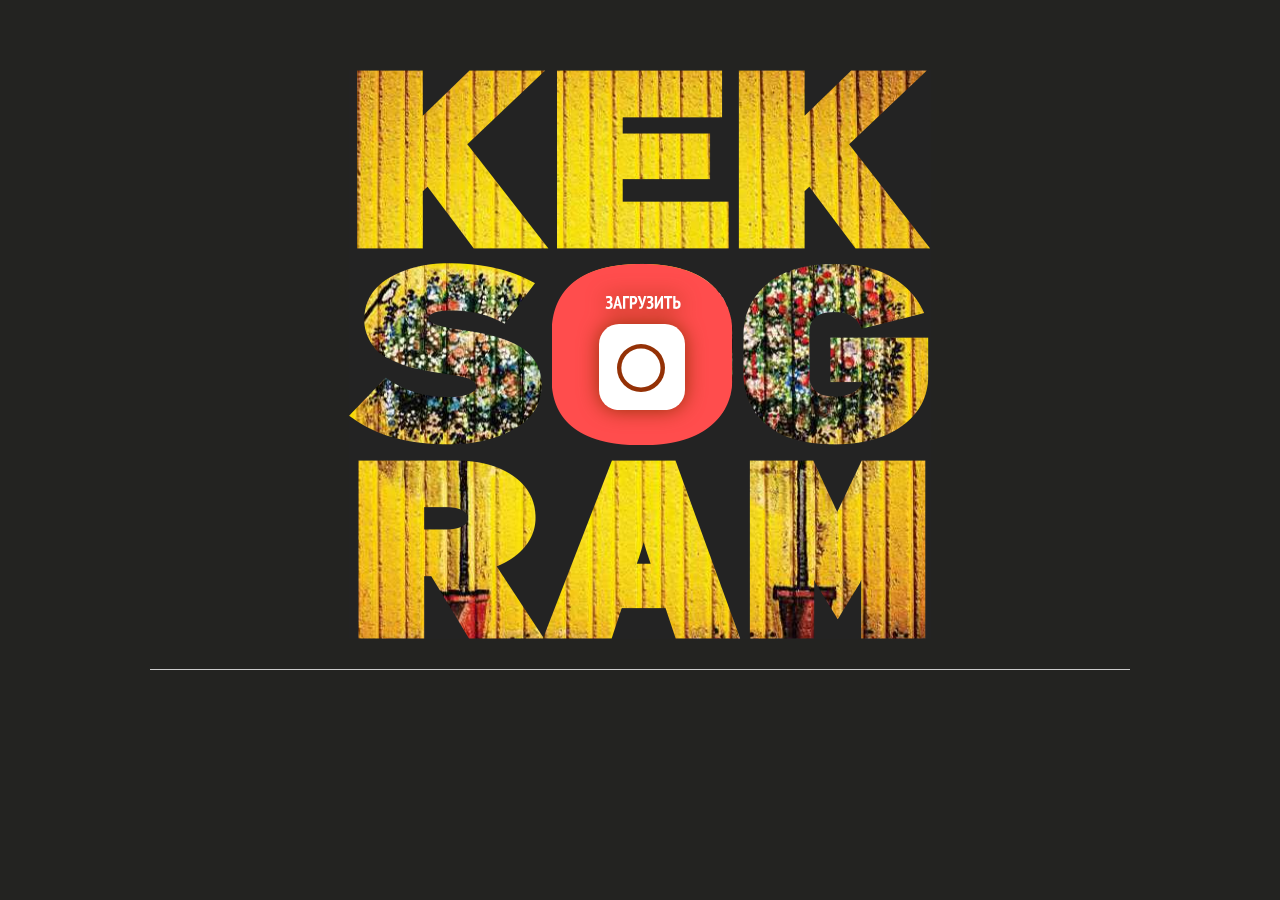
==== index.html @ 9758ff86 "fix" ====
<!DOCTYPE html>
<html lang="en">
<head>
  <meta charset="utf-8">
  <meta name="viewport" content="width=device-width,initial-scale=1">
  <link rel="stylesheet" href="nouislider/nouislider.css">
  <link rel="stylesheet" href="css/normalize.css">
  <link rel="stylesheet" href="css/style.css">
  <link rel="shortcut icon" href="favicon.ico" type="image/x-icon">
  <title>Ram</title>
</head>

<body class="body">
  <main class="mainm">

    <!-- Фільтрування зображень від інших користувачів-->
    <section class="img-filters  img-filters--inactive  container">
      <h2 class="img-filters__title  visually-hidden">Фільтр фотографій</h2>
      <form class="img-filters__form" action="index.html" method="get" autocomplete="off">
        <button type=button class="img-filters__button  img-filters__button--active" id="filter-default">За замовчуванням</button>
        <button type=button class="img-filters__button" id="filter-random">Віпадкові</button>
        <button type=button class="img-filters__button" id="filter-discussed">Популярні</button>
      </form>
    </section>

    <!-- Контейнер для зображень від інших користувачів -->
    <section class="pictures  container">
      <h2 class="pictures__title  visually-hidden">Фотографії іншіх корістувачів</h2>

      <!-- Поле для завантаження нового зображення на сайт -->
      <section class="img-upload">
        <div class="img-upload__wrapper">
          <h2 class="img-upload__title  visually-hidden">Завантаження фотографій</h2>
          <form class="img-upload__form" id="upload-select-image" method="post" enctype="multipart/form-data" autocomplete="off" action="https://23.javascript.pages.academy/kekstagram" autocomplete="off ">

            <!-- Початковий стан поля для завантаження зображення-->
            <fieldset class="img-upload__start">
              <input type="file" id="upload-file" accept="image/*" class="img-upload__input  visually-hidden" name="filename" required>
              <label for="upload-file" class="img-upload__label  img-upload__control">Завантажити</label>
            </fieldset>

            <!-- Форма редагування зображення-->
            <div class="img-upload__overlay hidden">
              <div class="img-upload__wrapper">
                <div class="img-upload__preview-container">

                  <!-- Зміна розміру зображення -->
                  <fieldset class="img-upload__scale  scale">
                    <button type="button" class="scale__control  scale__control--smaller">Зменшити</button>
                    <input type="text" class="scale__control  scale__control--value" value="100%" title="Image Scale" name="scale" readonly>
                    <button type="button" class="scale__control  scale__control--bigger">Збільшити</button>
                  </fieldset>

                  <!-- Попередній перегляд зображення -->
                  <div class="img-upload__preview">
                    <img src="img/upload-default-image.jpg" alt="Попередній перегляд фотографії">
                  </div>

                  <!-- Зміна глибини ефекту, що накладається на зображення-->
                  <fieldset class="img-upload__effect-level  effect-level">
                    <input class="effect-level__value" type="number" step="any" name="effect-level" value="">
                    <div class="effect-level__slider"></div>
                  </fieldset>

                  <!-- Кнопка для закриття форми редагування зображення -->
                  <button type="reset" class="img-upload__cancel  cancel" id="upload-cancel">Закрити</button>
                </div>

                <!-- Накладення ефекту на зображення-->
                <fieldset class="img-upload__effects  effects">
                  <ul class="effects__list">
                    <li class="effects__item">
                      <input type="radio" class="effects__radio  visually-hidden" name="effect" id="effect-none" value="none" checked>
                      <label for="effect-none" class="effects__label">
                        <span class="effects__preview  effects__preview--none">Превью фото без кфекту</span>
                        Оригінал
                      </label>
                    </li>
                    <li class="effects__item">
                      <input type="radio" class="effects__radio  visually-hidden" name="effect" id="effect-chrome" value="chrome">
                      <label for="effect-chrome" class="effects__label">
                        <span class="effects__preview  effects__preview--chrome">Превью ефекту Хром</span>
                        Хром
                      </label>
                    </li>
                    <li class="effects__item">
                      <input type="radio" class="effects__radio  visually-hidden" name="effect" id="effect-sepia" value="sepia">
                      <label for="effect-sepia" class="effects__label">
                        <span class="effects__preview  effects__preview--sepia">Превью ефекту Сепія</span>
                        Сепія
                      </label>
                    </li>
                    <li class="effects__item">
                      <input type="radio" class="effects__radio  visually-hidden" name="effect" id="effect-marvin" value="marvin">
                      <label for="effect-marvin" class="effects__label">
                        <span class="effects__preview  effects__preview--marvin">Превью ефекту Марвін</span>
                        Марвін
                      </label>
                    </li>
                    <li class="effects__item">
                      <input type="radio" class="effects__radio  visually-hidden" name="effect" id="effect-phobos" value="phobos">
                      <label for="effect-phobos" class="effects__label">
                        <span class="effects__preview  effects__preview--phobos">Превью ефекту Фобос</span>
                        Фобос
                      </label>
                    </li>
                    <li class="effects__item">
                      <input type="radio" class="effects__radio  visually-hidden" name="effect" id="effect-heat" value="heat">
                      <label for="effect-heat" class="effects__label">
                        <span class="effects__preview  effects__preview--heat">Превью ефекту Зной</span>
                        Зной
                      </label>
                    </li>
                  </ul>
                </fieldset>

                <!-- Додавання хеш-тегів та коментаря до зображення -->
                <fieldset class="img-upload__text text">
                  <input class="text__hashtags" name="hashtags" placeholder="#ХэшТег" required>
                  <textarea class="text__description" name="description" placeholder="Ваш комментарий..."  maxlength="140" ></textarea>
                </fieldset>

                <!-- Кнопка для отправки данных на сервер -->
                <button type="submit" class="img-upload__submit" id="upload-submit">Опублікувати</button>
              </div>
            </div>
          </form>
        </div>
      </section>

      <!-- Тут будуть зображення інших користувачів-->

    </section>

    <!-- Повноекранний показ зображення -->
    <section class="big-picture  overlay  hidden">
      <h2 class="big-picture__title  visually-hidden">Перегляд фотографії</h2>
      <div class="big-picture__preview">

        <!-- Перегляд зображення -->
        <div class="big-picture__img">
          <img src="img/logo-background-3.jpg" alt="Девушка в купальнике" width="600" height="600">
        </div>

        <!-- Інформація про зображення. Підпис, коментарі, кількість лайків -->
        <div class="big-picture__social  social">
          <div class="social__header">
            <img class="social__picture" src="img/avatar-1.svg" alt="Аватар автора фотографии" width="35" height="35">
            <p class="social__caption">Тестим новую камеру! =)</p>
            <p class="social__likes">Нравится <span class="likes-count">356</span></p>
          </div>

          <!-- Коментарі до зображення-->
          <div class="social__comment-count">5 из <span class="comments-count">125</span> комментарів</div>
          <ul class="social__comments">
            <li class="social__comment">
              <img class="social__picture" src="img/avatar-4.svg" alt="Аватар на коментарі фотографії" width="35" height="35">
              <p class="social__text">Мега фото! Просто очманіти. Як вам так удалося?</p>
            </li>
            <li class="social__comment">
              <img class="social__picture" src="img/avatar-3.svg" alt="Аватар на коментарі фотографії" width="35" height="35">
               <p class="social__text">Так це фотошоп!!!!!!!!</p>
            </li>
          </ul>

          <!-- Кнопка для завантаження нової порції коментарів -->
          <button type="button" class="social__comments-loader  comments-loader">Завантажити ще</button>

          <!-- Форма для відправки коментаря -->
          <div class="social__footer">
            <img class="social__picture" src="img/avatar-6.svg" alt="Аватар комментатора фотографии" width="35" height="35">
            <input type="text" class="social__footer-text" placeholder="Ваш комментарий...">
            <button type="button" class="social__footer-btn" name="button">Відправити</button>
          </div>
        </div>

        <!-- Кнопка для виходу із повноекранного перегляду зображення -->
        <button type="reset" class="big-picture__cancel  cancel" id="picture-cancel">Закрити</button>
      </div>
    </section>
  </main>

  <footer class="page-footer  container">
    <div class="page-footer__wrapper">
    </div>
  </footer>

  <!-- Шаблон зображення випадкового користувача-->
  <template id="picture">
    <a href="#" class="picture">
      <img class="picture__img" src="" width="182" height="182" alt="Випадкова фотографія">
      <p class="picture__info">
        <span class="picture__comments"></span>
        <span class="picture__likes"></span>
      </p>
    </a>
  </template>

  <!-- Повідомлення з помилкою завантаження зображення -->
  <template id="error">
    <section class="error">
      <div class="error__inner">
        <h2 class="error__title">Помилка завантаження файлу</h2>
        <button type="button" class="error__button">Завантажити інший файл</button>
      </div>
    </section>
  </template>

  <!-- Повідомлення про успішне завантаження зображення -->
  <template id="success">
    <section class="success">
      <div class="success__inner">
        <h2 class="success__title">Зображення успішно завантажено</h2>
        <button type="button" class="success__button">Круто!</button>
      </div>
    </section>
  </template>

  <!-- Екран завантаження зображення-->
  <template id="messages">
    <div class="img-upload__message  img-upload__message--loading">Завантажуємо...</div>
  </template>

  <!-- Підключення js-->
</body>
</html>
---- nouislider/nouislider.css ----
/*! nouislider - 14.6.3 - 11/19/2020 */
/* Functional styling;
 * These styles are required for noUiSlider to function.
 * You don't need to change these rules to apply your design.
 */
.noUi-target,
.noUi-target * {
  -webkit-touch-callout: none;
  -webkit-tap-highlight-color: rgba(0, 0, 0, 0);
  -webkit-user-select: none;
  -ms-touch-action: none;
  touch-action: none;
  -ms-user-select: none;
  -moz-user-select: none;
  user-select: none;
  -moz-box-sizing: border-box;
  box-sizing: border-box;
}
.noUi-target {
  position: relative;
}
.noUi-base,
.noUi-connects {
  width: 100%;
  height: 100%;
  position: relative;
  z-index: 1;
}
/* Wrapper for all connect elements.
 */
.noUi-connects {
  overflow: hidden;
  z-index: 0;
}
.noUi-connect,
.noUi-origin {
  will-change: transform;
  position: absolute;
  z-index: 1;
  top: 0;
  right: 0;
  -ms-transform-origin: 0 0;
  -webkit-transform-origin: 0 0;
  -webkit-transform-style: preserve-3d;
  transform-origin: 0 0;
  transform-style: flat;
}
.noUi-connect {
  height: 100%;
  width: 100%;
}
.noUi-origin {
  height: 10%;
  width: 10%;
}
/* Offset direction
 */
.noUi-txt-dir-rtl.noUi-horizontal .noUi-origin {
  left: 0;
  right: auto;
}
/* Give origins 0 height/width so they don't interfere with clicking the
 * connect elements.
 */
.noUi-vertical .noUi-origin {
  width: 0;
}
.noUi-horizontal .noUi-origin {
  height: 0;
}
.noUi-handle {
  -webkit-backface-visibility: hidden;
  backface-visibility: hidden;
  position: absolute;
}
.noUi-touch-area {
  height: 100%;
  width: 100%;
}
.noUi-state-tap .noUi-connect,
.noUi-state-tap .noUi-origin {
  -webkit-transition: transform 0.3s;
  transition: transform 0.3s;
}
.noUi-state-drag * {
  cursor: inherit !important;
}
/* Slider size and handle placement;
 */
.noUi-horizontal {
  height: 18px;
}
.noUi-horizontal .noUi-handle {
  width: 34px;
  height: 28px;
  right: -17px;
  top: -6px;
}
.noUi-vertical {
  width: 18px;
}
.noUi-vertical .noUi-handle {
  width: 28px;
  height: 34px;
  right: -6px;
  top: -17px;
}
.noUi-txt-dir-rtl.noUi-horizontal .noUi-handle {
  left: -17px;
  right: auto;
}
/* Styling;
 * Giving the connect element a border radius causes issues with using transform: scale
 */
.noUi-target {
  background: #FAFAFA;
  border-radius: 4px;
  border: 1px solid #D3D3D3;
  box-shadow: inset 0 1px 1px #F0F0F0, 0 3px 6px -5px #BBB;
}
.noUi-connects {
  border-radius: 3px;
}
.noUi-connect {
  background: #3FB8AF;
}
/* Handles and cursors;
 */
.noUi-draggable {
  cursor: ew-resize;
}
.noUi-vertical .noUi-draggable {
  cursor: ns-resize;
}
.noUi-handle {
  border: 1px solid #D9D9D9;
  border-radius: 3px;
  background: #FFF;
  cursor: default;
  box-shadow: inset 0 0 1px #FFF, inset 0 1px 7px #EBEBEB, 0 3px 6px -3px #BBB;
}
.noUi-active {
  box-shadow: inset 0 0 1px #FFF, inset 0 1px 7px #DDD, 0 3px 6px -3px #BBB;
}
/* Handle stripes;
 */
.noUi-handle:before,
.noUi-handle:after {
  content: "";
  display: block;
  position: absolute;
  height: 14px;
  width: 1px;
  background: #E8E7E6;
  left: 14px;
  top: 6px;
}
.noUi-handle:after {
  left: 17px;
}
.noUi-vertical .noUi-handle:before,
.noUi-vertical .noUi-handle:after {
  width: 14px;
  height: 1px;
  left: 6px;
  top: 14px;
}
.noUi-vertical .noUi-handle:after {
  top: 17px;
}
/* Disabled state;
 */
[disabled] .noUi-connect {
  background: #B8B8B8;
}
[disabled].noUi-target,
[disabled].noUi-handle,
[disabled] .noUi-handle {
  cursor: not-allowed;
}
/* Base;
 *
 */
.noUi-pips,
.noUi-pips * {
  -moz-box-sizing: border-box;
  box-sizing: border-box;
}
.noUi-pips {
  position: absolute;
  color: #999;
}
/* Values;
 *
 */
.noUi-value {
  position: absolute;
  white-space: nowrap;
  text-align: center;
}
.noUi-value-sub {
  color: #ccc;
  font-size: 10px;
}
/* Markings;
 *
 */
.noUi-marker {
  position: absolute;
  background: #CCC;
}
.noUi-marker-sub {
  background: #AAA;
}
.noUi-marker-large {
  background: #AAA;
}
/* Horizontal layout;
 *
 */
.noUi-pips-horizontal {
  padding: 10px 0;
  height: 80px;
  top: 100%;
  left: 0;
  width: 100%;
}
.noUi-value-horizontal {
  -webkit-transform: translate(-50%, 50%);
  transform: translate(-50%, 50%);
}
.noUi-rtl .noUi-value-horizontal {
  -webkit-transform: translate(50%, 50%);
  transform: translate(50%, 50%);
}
.noUi-marker-horizontal.noUi-marker {
  margin-left: -1px;
  width: 2px;
  height: 5px;
}
.noUi-marker-horizontal.noUi-marker-sub {
  height: 10px;
}
.noUi-marker-horizontal.noUi-marker-large {
  height: 15px;
}
/* Vertical layout;
 *
 */
.noUi-pips-vertical {
  padding: 0 10px;
  height: 100%;
  top: 0;
  left: 100%;
}
.noUi-value-vertical {
  -webkit-transform: translate(0, -50%);
  transform: translate(0, -50%);
  padding-left: 25px;
}
.noUi-rtl .noUi-value-vertical {
  -webkit-transform: translate(0, 50%);
  transform: translate(0, 50%);
}
.noUi-marker-vertical.noUi-marker {
  width: 5px;
  height: 2px;
  margin-top: -1px;
}
.noUi-marker-vertical.noUi-marker-sub {
  width: 10px;
}
.noUi-marker-vertical.noUi-marker-large {
  width: 15px;
}
.noUi-tooltip {
  display: block;
  position: absolute;
  border: 1px solid #D9D9D9;
  border-radius: 3px;
  background: #fff;
  color: #000;
  padding: 5px;
  text-align: center;
  white-space: nowrap;
}
.noUi-horizontal .noUi-tooltip {
  -webkit-transform: translate(-50%, 0);
  transform: translate(-50%, 0);
  left: 50%;
  bottom: 120%;
}
.noUi-vertical .noUi-tooltip {
  -webkit-transform: translate(0, -50%);
  transform: translate(0, -50%);
  top: 50%;
  right: 120%;
}
.noUi-horizontal .noUi-origin > .noUi-tooltip {
  -webkit-transform: translate(50%, 0);
  transform: translate(50%, 0);
  left: auto;
  bottom: 10px;
}
.noUi-vertical .noUi-origin > .noUi-tooltip {
  -webkit-transform: translate(0, -18px);
  transform: translate(0, -18px);
  top: auto;
  right: 28px;
}
---- css/style.css ----
/* Общие стили. Каркас
   ========================================================================== */

@font-face {
  font-family: "Open Sans";
  src: url("../fonts/OpenSansCondensed-Bold.woff2") format("woff2"),
      url("../fonts/OpenSansCondensed-Bold.woff") format("woff");
  font-weight: 700;
  font-style: normal;
  font-display: swap;
}

@font-face {
  font-family: "Open Sans";
  src: url("../fonts/OpenSans-Regular.woff2") format("woff2"),
      url("../fonts/OpenSans-Regular.woff") format("woff");
  font-weight: 400;
  font-style: normal;
  font-display: swap;
}

*,
*::before,
*::after {
  -webkit-box-sizing: border-box;
          box-sizing: border-box;
}

body {
  font-family: "Open Sans", "Arial", sans-serif;
  font-weight: 400;
  font-size: 14px;
  line-height: 20px;
  color: #ffffff;
  text-transform: uppercase;

  background-color: #232321;
}

main {
  position: relative;
}

.content-box-component {
  -webkit-box-sizing: content-box;
          box-sizing: content-box;
}

.container {
  width: 1360px;
  margin: 0 auto;
}

.modal-open {
  height: 100vh;
  overflow: hidden;
}

.valid{
  border: 2px solid green  !important;
}
.invalid{
  border: 2px solid red !important;
}

/**
 * Кнопка закрытия модального окна
 */

.cancel {
  display: block;
  margin: 0;
  padding: 0;

  width: 42px;
  height: 42px;

  font-size: 0;

  background-color: rgba(255, 255, 255, 0.2);
  background-image: url("../img/icon-cross.svg");
  background-position: center;
  background-repeat: no-repeat;

  border: 0;
  border-radius: 2px;

  opacity: 0.6;
}

.cancel:hover,
.cancel:focus {
  background-color: rgba(255, 255, 255, 0.4);
  opacity: 1;
}

.cancel:active {
  -webkit-transform: translateY(1px);
      -ms-transform: translateY(1px);
          transform: translateY(1px);
}


/**
 * Оверлей под экранами
 */

.overlay {
  position: fixed;
  top: 0;
  left: 0;
  z-index: 2;

  -webkit-box-sizing: border-box;
          box-sizing: border-box;

  width: 100%;
  height: 100%;
  padding-top: 60px;
  overflow: auto;

  background-color: rgba(0, 0, 0, 0.8);
}


/* Блок с фильтрами изображений других пользователей
   ========================================================================== */

.img-filters {
  padding: 20px 0;

  display: -webkit-box;
  display: -ms-flexbox;
  display: flex;

  -webkit-box-pack: center;
     -ms-flex-pack: center;
   justify-content: center;
}

.img-filters--inactive {
  opacity: 0;
}

.img-filters__button {
  padding: 5px 15px;

  font-family: "Open Sans", "Arial", sans-serif;
  font-weight: 700;
  font-size: 18px;
  line-height: auto;
  text-transform: uppercase;

  cursor: pointer;
  background-color: #232321;
  border: none;
}

.img-filters__button:active,
.img-filters__button--active {
  color: #ff4e4e;

  background-color: #ffffff;
  border-radius: 2px;
}

.img-filters__label {
  padding: 5px 15px;

  font-family: "Open Sans", "Arial", sans-serif;
  font-weight: 700;
  font-size: 18px;
  line-height: auto;

  cursor: pointer;
}

.img-filters__radio:focus + .img-filters__label {
  outline: auto 5px highlight;
}

.img-filters__radio:checked + .img-filters__label {
  color: #ff4e4e;
  text-decoration: none;

  background-color: #ffffff;
  border-radius: 2px;
}


/* Блок, в котором размещаются фотографии других пользователей
   ========================================================================== */

.pictures {
  display: -ms-grid;
  display: grid;
  grid-gap: 10px;

  -ms-grid-columns: (1fr)[7];
      grid-template-columns: repeat(7, 1fr);
}

.picture {
  position: relative;
  line-height: 0;
}

.picture__img {
  max-width: auto;
  width: 100%;
  height: auto;
}

.picture__info {
  display: none;

  margin: 0;
  padding: 15px;
  position: absolute;
  bottom: 10px;
  left: 50%;

  background-color: rgba(0, 0, 0, 0.5);
  border-radius: 5px;

  -webkit-transform: translateX(-50%);
      -ms-transform: translateX(-50%);
          transform: translateX(-50%);
}

.picture:hover .picture__info,
.picture:focus .picture__info {
  display: -webkit-box;
  display: -ms-flexbox;
  display: flex;
}

.picture__comments,
.picture__likes {
  padding-left: 30px;
  position: relative;

  font-family: "Open Sans", "Arial", sans-serif;
  font-weight: 400;
  color: #ffffff;
}

.picture__comments {
  margin-right: 10px;
}

.picture__comments::before,
.picture__likes::before {
  content: "";
  position: absolute;
  left: 5px;
  top: -7px;

  background-image: url("../img/sprite.png");
  background-repeat: no-repeat;
}

.picture__comments::before {
  width: 20px;
  height: 16px;

  background-position: -5px -5px;
}

.picture__likes::before {
  width: 20px;
  height: 16px;

  background-position: -5px -31px;
}


/* Поле для загрузки нового изображения
   ========================================================================== */

.img-upload {
  -ms-grid-column: 3;
  -ms-grid-column-span: 3;
  grid-column: 3 / span 3;

  -ms-grid-row: 1;
  -ms-grid-row-span: 3;
  grid-row: 1 / span 3;
}

.img-upload__wrapper {
  margin: 0 auto;
  padding-bottom: 60px;
  width: 582px;

  text-align: center;
}

.img-upload__form {
  position: relative;
  min-height: 569px;

  background-color: #eed21e;
  background-image: url("../img/logo-background-1.jpg");
  background-repeat: no-repeat;
  background-position: center;

  border: none;
}

.img-upload__start {
  position: relative;

  margin: 0;
  padding: 0;
  min-height: 569px;

  background-image: url("../img/logo-mask.png");
  background-repeat: no-repeat;
  background-position: center;

  border: none;
}

.img-upload__label {
  position: absolute;

  top: 194px;
  left: 203px;

  width: 180px;
  height: 181px;

  font-size: 0;

  background-image: url("../img/upload-button-bg.png");
  background-repeat: no-repeat;
  background-position: center;

  cursor: pointer;
}

.img-upload__label::after {
  content: "";
  position: absolute;

  top: 32px;
  left: 47px;

  width: 86px;
  height: 114px;

  background-image: url("../img/upload-button.svg");
  background-repeat: no-repeat;
  background-position: center;

  -webkit-filter: drop-shadow(0 0 10px #943106);
          filter: drop-shadow(0 0 10px #943106);
}

.img-upload__label:hover::after,
.img-upload__label:active::after {
  -webkit-filter: drop-shadow(0 0 10px #622104);
          filter: drop-shadow(0 0 10px #622104);

  -webkit-transform: scale(1.1);
      -ms-transform: scale(1.1);
          transform: scale(1.1);
}

.img-upload__input:focus + .img-upload__label {
  outline: auto 5px highlight;
}


/* Окно для редактирования изображения
   ========================================================================== */

.img-upload__overlay {
  position: fixed;
  top: 0;
  left: 0;
  z-index: 2;

  -webkit-box-sizing: border-box;
          box-sizing: border-box;

  width: 100%;
  height: 100%;

  padding-top: 60px;
  overflow: auto;

  background-color: rgba(0, 0, 0, 0.8);
}

.img-upload__preview-container {
  position: relative;
  margin-bottom: 30px;
}


/**
 * Кнопки изменения масштаба изобраения
 */

.img-upload__scale {
  position: absolute;
  top: 0;
  left: 50%;
  z-index: 1;

  font-family: "Open Sans", "Arial", sans-serif;
  font-weight: 400;

  -webkit-transform: translateX(-50%);
      -ms-transform: translateX(-50%);
          transform: translateX(-50%);
}

.scale {
  margin: 0;
  padding: 10px;

  font-size: 0;
  border: 0;
}

.scale__control {
  position: relative;

  width: 33px;
  height: 33px;
  margin: 0;
  padding: 0;

  text-align: center;
  vertical-align: middle;

  background-color: rgba(0, 0, 0, 0.6);
  border: 0;
}

.scale__control:hover,
.scale__control:focus {
  background-color: rgba(0, 0, 0, 0.3);
}

.scale__control:active {
  -webkit-transform: translateY(1px);
      -ms-transform: translateY(1px);
          transform: translateY(1px);
}

.scale__control--smaller {
  border-radius: 50% 0 0 50%;
}

.scale__control--smaller::before {
  content: "–";
  position: absolute;
  top: 50%;
  left: 50%;

  font-size: 20px;
  line-height: 0;
  color: #ffffff;

  -webkit-transform: translate(-50%, -50%);
      -ms-transform: translate(-50%, -50%);
          transform: translate(-50%, -50%);
}

.scale__control--value {
  width: 60px;

  font-size: 16px;
  color: #ffffff;

  border: solid rgba(255, 255, 255, 0.5);
  border-width: 0 2px;
}

.scale__control--bigger {
  border-radius: 0 50% 50% 0;
}

.scale__control--bigger::before {
  content: "+";
  position: absolute;
  top: 50%;
  left: 50%;

  font-size: 20px;
  line-height: 0;
  color: #ffffff;

  -webkit-transform: translate(-50%, -50%);
      -ms-transform: translate(-50%, -50%);
          transform: translate(-50%, -50%);
}


/**
 * Превью изображения
 */

.img-upload__preview {
  display: -webkit-box;
  display: -ms-flexbox;
  display: flex;
  -webkit-box-align: center;
     -ms-flex-align: center;
        align-items: center;
  -webkit-box-pack: center;
     -ms-flex-pack: center;
   justify-content: center;

  width: 600px;
  height: 600px;

  background-color: #ffffff;
}

.img-upload__preview img {
  display: block;
  max-width: 600px;
  max-height: 600px;
}


/**
 * Шкала регулирования глубины фильтра
 */

.effect-level {
  position: absolute;
  bottom: 9px;
  left: 50%;

  padding: 7px 11px 0;

  width: 495px;
  height: 34px;

  font-size: 12px;
  text-align: center;
  color: #ffffff;
  white-space: nowrap;

  background-color: rgba(0, 0, 0, 0.6);
  border-radius: 34px;

  -webkit-transform: translateX(-50%);
      -ms-transform: translateX(-50%);
          transform: translateX(-50%);
}

.effect-level .noUi-target {
  border-radius: 16px;
}

.effect-level .noUi-connects {
  border-radius: 13px;
}

.effect-level .noUi-connect {
  background: #ffe753;
}

.effect-level__value {
  display: none;
}


/**
 * Блок с эффектами, которые можно применить к изображению
 */

.effects {
  margin: 0;
  padding: 0;
  margin-bottom: 30px;
  border: none;
}

.effects__list {
  margin: 0;
  padding: 0;

  display: -webkit-box;
  display: -ms-flexbox;
  display: flex;

  -webkit-box-pack: center;
     -ms-flex-pack: center;
   justify-content: center;

  list-style: none;
  text-align: center;
}

.effects__item {
  margin-right: 5px;
}

.effects__label {
  font-family: "Open Sans", "Arial", sans-serif;
  font-weight: 700;

  cursor: pointer;
}

.effects__label:hover,
.effects__label:focus,
.effects__radio:checked + .effects__label {
  color: #ffe753;
}

.effects__preview {
  display: block;
  width: 70px;
  height: 70px;
  margin-bottom: 5px;

  overflow: hidden;

  font-size: 0;

  background-color: #314359;
  background-image: url("../img/upload-default-image.jpg");
  background-repeat: no-repeat;
  background-position: center;
  background-size: 100% auto;

  border: solid 5px transparent;
  border-radius: 5px;
}

.effects__preview:last-of-type {
  margin-right: 0;
}

.effects__radio:checked + .effects__label .effects__preview {
  border: 5px solid #ffe753;
}

.effects__radio:focus + .effects__label .effects__preview {
  outline: auto 5px highlight;
}

.effects__preview--chrome {
  -webkit-filter: grayscale(1);
          filter: grayscale(1);
}

.effects__preview--sepia {
  -webkit-filter: sepia(1);
          filter: sepia(1);
}

.effects__preview--marvin {
  -webkit-filter: invert(100%);
          filter: invert(100%);
}

.effects__preview--phobos {
  -webkit-filter: blur(3px);
          filter: blur(3px);
}

.effects__preview--heat {
  -webkit-filter: brightness(3);
          filter: brightness(3);
}


/**
 * Блок добавления хэштегов и комментария к изображению
 */

.text {
  margin: 0;
  padding: 0;
  margin-bottom: 30px;

  text-align: center;
  border: none;
}

.text__hashtags {
  width: 450px;

  margin: 0 auto;
  margin-bottom: 20px;
  padding: 5px 10px;

  font-family: "Open Sans", "Arial", sans-serif;
  font-weight: 400;
  color: #000000;

  border-radius: 5px;
}

.text__description {
  width: 450px;
  height: 100px;

  margin: 0 auto;
  padding: 15px 10px;

  font-family: "Open Sans", "Arial", sans-serif;
  font-weight: 400;
  color: #000000;

  border-radius: 5px;
}


/**
 * Кнопка для отправки изображения
 */

.img-upload__submit {
  padding: 10px 20px;

  color: #ffe753;
  text-align: center;
  text-transform: uppercase;
  font-family: "Open Sans", "Arial", sans-serif;
  font-weight: 700;

  background-color: rgba(255, 231, 82, 0.2);

  border: 0;
  border-radius: 4px;
}

.img-upload__submit:hover,
.img-upload__submit:focus {
  background-color: rgba(255, 231, 82, 0.4);
}

.img-upload__submit:active {
  -webkit-transform: translateY(1px);
      -ms-transform: translateY(1px);
          transform: translateY(1px);
}

.img-upload__submit:disabled,
.img-upload__submit--disabled {
  opacity: 0.3;
}


/*
 * Кнопка для закрытия окна редактирования изображения
 */

.img-upload__cancel {
  position: absolute;
  top: 0;
  left: 610px;
}

.img-upload__cancel:active {
  -webkit-transform: translateY(1px);
      -ms-transform: translateY(1px);
          transform: translateY(1px);
}


/* Окно полноэкранного просмотра изображения
   ========================================================================== */

.big-picture__preview {
  position: absolute;
  top: 60px;
  left: 50%;

  max-width: 600px;
  min-height: 600px;

  padding-bottom: 60px;

  -webkit-transform: translateX(-50%);
      -ms-transform: translateX(-50%);
          transform: translateX(-50%);
}

.big-picture__img img {
  display: block;
}

.social {
  display: -webkit-box;
  display: -ms-flexbox;
  display: flex;

  -webkit-box-orient: vertical;
  -webkit-box-direction: normal;
     -ms-flex-direction: column;
         flex-direction: column;

  max-width: 600px;

  color: #000000;
  font-family: "Open Sans", "Arial", sans-serif;
  font-weight: 400;
  text-transform: none;

  background-color: #ffffff;
}


/*
 * Подпись к изображению
 */

.social__header {
  padding: 15px 15px;

  display: -webkit-box;
  display: -ms-flexbox;
  display: flex;

  -webkit-box-pack: start;
     -ms-flex-pack: start;
   justify-content: flex-start;

  -webkit-box-align: center;
     -ms-flex-align: center;
        align-items: center;

  border-bottom: 1px solid #cccccc;
}

.social__picture {
  display: block;
  -ms-flex-negative: 0;
        flex-shrink: 0;
  margin-right: 15px;
}

.social__caption {
  margin: 0;
  margin-right: 15px;
}

.social__likes {
  margin: 0;
  margin-left: auto;
  min-width: 125px;
}

.likes-count {
  position: relative;
  padding-left: 30px;

  color: #f48181;

  cursor: pointer;
}

.likes-count:hover {
  color: #e90000;
}

.likes-count::before {
  content: "";
  position: absolute;

  top: 3px;
  left: 5px;

  width: 20px;
  height: 18px;

  background-image: url("../img/sprite.png");
  background-repeat: no-repeat;

  background-position: -5px -56px;
  opacity: 0.5;
}

.likes-count:hover::before,
.likes-count:focus::before {
  opacity: 1;
}

.likes-count:active::before,
.likes-count--active::before {
  opacity: 1;
  background-position: -5px -81px;
}


/*
 * Комментарии к изображению
 */

.social__comments {
  -ms-flex-preferred-size: 100%;
               flex-basis: 100%;

  list-style: none;

  margin: 0;
  padding: 0;
  padding-top: 20px;
}

.social__comment {
  padding-left: 15px;
  padding-right: 15px;
  padding-bottom: 20px;

  display: -webkit-box;
  display: -ms-flexbox;
  display: flex;

  -webkit-box-align: center;
     -ms-flex-align: center;
        align-items: center;
}

.social__comment-count {
  padding-top: 20px;
  padding-left: 65px;
}

.social__comments-loader {
  padding: 0;
  padding-left: 65px;
  padding-bottom: 20px;
  position: relative;

  text-align: left;
  color: #3b77c0;

  background: none;
  border: none;
}

.comments-loader {
  text-align: left;
  color: #3b77c0;

  background: none;
  border: none;
}

.social__text {
  margin: 0;
}


/**
 * Спиннер загрузки комментариев и его анимация
 */

.spinner::after,
.comments-loader:active::after {
  content: "";
  position: absolute;
  left: 200px;
  top: 7px;

  color: #3b77c0;
  font-size: 6px;

  width: 1em;
  height: 1em;
  border-radius: 50%;

  animation: spinner 1.3s infinite linear;
  transform: translateZ(0);
}

@keyframes spinner {
  0%,
  100% {
    box-shadow: 0em -2.6em 0em 0em #3b77c0, 1.8em -1.8em 0 0em rgba(51,102,204, 0.2), 2.5em 0em 0 0em rgba(51,102,204, 0.2), 1.75em 1.75em 0 0em rgba(51,102,204, 0.2), 0em 2.5em 0 0em rgba(51,102,204, 0.2), -1.8em 1.8em 0 0em rgba(51,102,204, 0.2), -2.6em 0em 0 0em rgba(51,102,204, 0.5), -1.8em -1.8em 0 0em rgba(51,102,204, 0.7);
  }
  12.5% {
    box-shadow: 0em -2.6em 0em 0em rgba(51,102,204, 0.7), 1.8em -1.8em 0 0em #3b77c0, 2.5em 0em 0 0em rgba(51,102,204, 0.2), 1.75em 1.75em 0 0em rgba(51,102,204, 0.2), 0em 2.5em 0 0em rgba(51,102,204, 0.2), -1.8em 1.8em 0 0em rgba(51,102,204, 0.2), -2.6em 0em 0 0em rgba(51,102,204, 0.2), -1.8em -1.8em 0 0em rgba(51,102,204, 0.5);
  }
  25% {
    box-shadow: 0em -2.6em 0em 0em rgba(51,102,204, 0.5), 1.8em -1.8em 0 0em rgba(51,102,204, 0.7), 2.5em 0em 0 0em #3b77c0, 1.75em 1.75em 0 0em rgba(51,102,204, 0.2), 0em 2.5em 0 0em rgba(51,102,204, 0.2), -1.8em 1.8em 0 0em rgba(51,102,204, 0.2), -2.6em 0em 0 0em rgba(51,102,204, 0.2), -1.8em -1.8em 0 0em rgba(51,102,204, 0.2);
  }
  37.5% {
    box-shadow: 0em -2.6em 0em 0em rgba(51,102,204, 0.2), 1.8em -1.8em 0 0em rgba(51,102,204, 0.5), 2.5em 0em 0 0em rgba(51,102,204, 0.7), 1.75em 1.75em 0 0em #3b77c0, 0em 2.5em 0 0em rgba(51,102,204, 0.2), -1.8em 1.8em 0 0em rgba(51,102,204, 0.2), -2.6em 0em 0 0em rgba(51,102,204, 0.2), -1.8em -1.8em 0 0em rgba(51,102,204, 0.2);
  }
  50% {
    box-shadow: 0em -2.6em 0em 0em rgba(51,102,204, 0.2), 1.8em -1.8em 0 0em rgba(51,102,204, 0.2), 2.5em 0em 0 0em rgba(51,102,204, 0.5), 1.75em 1.75em 0 0em rgba(51,102,204, 0.7), 0em 2.5em 0 0em #3b77c0, -1.8em 1.8em 0 0em rgba(51,102,204, 0.2), -2.6em 0em 0 0em rgba(51,102,204, 0.2), -1.8em -1.8em 0 0em rgba(51,102,204, 0.2);
  }
  62.5% {
    box-shadow: 0em -2.6em 0em 0em rgba(51,102,204, 0.2), 1.8em -1.8em 0 0em rgba(51,102,204, 0.2), 2.5em 0em 0 0em rgba(51,102,204, 0.2), 1.75em 1.75em 0 0em rgba(51,102,204, 0.5), 0em 2.5em 0 0em rgba(51,102,204, 0.7), -1.8em 1.8em 0 0em #3b77c0, -2.6em 0em 0 0em rgba(51,102,204, 0.2), -1.8em -1.8em 0 0em rgba(51,102,204, 0.2);
  }
  75% {
    box-shadow: 0em -2.6em 0em 0em rgba(51,102,204, 0.2), 1.8em -1.8em 0 0em rgba(51,102,204, 0.2), 2.5em 0em 0 0em rgba(51,102,204, 0.2), 1.75em 1.75em 0 0em rgba(51,102,204, 0.2), 0em 2.5em 0 0em rgba(51,102,204, 0.5), -1.8em 1.8em 0 0em rgba(51,102,204, 0.7), -2.6em 0em 0 0em #3b77c0, -1.8em -1.8em 0 0em rgba(51,102,204, 0.2);
  }
  87.5% {
    box-shadow: 0em -2.6em 0em 0em rgba(51,102,204, 0.2), 1.8em -1.8em 0 0em rgba(51,102,204, 0.2), 2.5em 0em 0 0em rgba(51,102,204, 0.2), 1.75em 1.75em 0 0em rgba(51,102,204, 0.2), 0em 2.5em 0 0em rgba(51,102,204, 0.2), -1.8em 1.8em 0 0em rgba(51,102,204, 0.5), -2.6em 0em 0 0em rgba(51,102,204, 0.7), -1.8em -1.8em 0 0em #3b77c0;
  }
}


/*
 * Форма для отправки комментария
 */

.social__footer {
  border-top: 1px solid #cccccc;
}

.big-picture__cancel {
  position: absolute;
  top: 0;
  left: 100%;

  margin-left: 10px;
}

.social__footer {
  position: relative;

  display: -webkit-box;
  display: -ms-flexbox;
  display: flex;

  padding: 15px;
}

.social__footer-commentor {
  display: block;

  margin-right: 15px;
}

.social__footer-text {
  width: 100%;

  border: none;
}

.social__footer-btn {
  position: absolute;
  right: 15px;
  top: 50%;

  width: 34px;
  height: 34px;

  font-size: 0;

  background-image: url("../img/sprite.png");
  background-repeat: no-repeat;
  background-position: -5px -106px;

  opacity: 0.6;

  -webkit-transform: translateY(-50%);
      -ms-transform: translateY(-50%);
          transform: translateY(-50%);

  border: none;
}

.social__footer-btn:hover,
.social__footer-btn:focus {
  opacity: 1;
}

.social__footer-btn:active,
.social__footer-btn--active {
  opacity: 1;
  background-position: -5px -149px;
}


/* Подвал сайта
   ========================================================================== */

.page-footer {
  margin-top: 30px;
  padding-top: 30px;
  border-top: solid 1px #cccccc;
}

.page-footer__wrapper {
  display: -webkit-box;
  display: -ms-flexbox;
  display: flex;

  -webkit-box-align: start;
     -ms-flex-align: start;
        align-items: flex-start;

  -webkit-box-pack: justify;
     -ms-flex-pack: justify;
   justify-content: space-between;
}


/*
 * Копирайт Академии
 */

.copyright {
  font-size: 12px;
}

.copyright__link--image:hover,
.copyright__link--image:focus {
  opacity: 0.6;
}

.copyright__link--text {
  color: #ffffff;
}

.copyright__link--text:hover,
.copyright__link--text:focus {
  opacity: 0.6;
}

.page-footer__contacts {
  background-color: inherit;
}


/*
 * Ссылки на социальные сети
 */

.contacts {
  margin: 0;
  padding: 0;
  list-style: none;

  display: -webkit-box;
  display: -ms-flexbox;
  display: flex;
}

.contacts__link {
  display: block;

  width: 29px;
  height: 29px;
  margin-left: 10px;

  font-size: 0;

  background-image: url("../img/sprite.png");
  background-repeat: no-repeat;

  opacity: 0.6;
  cursor: pointer;
}

.contacts__link:hover,
.contacts__link:focus {
  opacity: 1;
}

.contacts__link--twitter {
  background-position: -5px -270px;
}

.contacts__link--instagram {
  background-position: -5px -231px;
}

.contacts__link--facebook {
  background-position: -5px -192px;
}

.contacts__link--vk {
  background-position: -5px -309px;
}


/* Экраны с сообщениями для пользователя
   ========================================================================== */

.img-upload__message {
  position: absolute;
  z-index: 2;
  left: 50%;
  top: 0;

  padding-top: 250px;

  width: 600px;
  height: 100%;

  font-family: "Open Sans", "Arial", sans-serif;
  text-align: center;
  font-weight: 700;
  font-size: 20px;
  color: #ffe753;

  background-color: #3c3614;
  transform: translateX(-50%);
}


/**
 * Экраны ошибки и успеха загрузки изображения
 */

.error,
.success {
  position: fixed;
  display: flex;
  justify-content: center;
  align-items: flex-start;

  left: 0;
  top: 0;
  right: 0;
  bottom: 0;
  z-index: 1;

  background-color: rgba(0, 0, 0, 0.8);
}

.error__inner,
.success__inner {
  position: relative;
  width: 600px;
  padding: 50px 20px;
  padding-top: 150px;
  margin-top: 200px;

  display: flex;
  flex-direction: column;
  justify-content: center;
  align-items: center;

  font-family: "Open Sans", "Arial", sans-serif;
  text-align: center;
  font-weight: 700;
  font-size: 20px;
  color: #ffe753;

  background-color: #3c3614;
  border-radius: 10px;
}

.success__inner {
  padding: 100px 20px;
  padding-bottom: 75px;
}

.error__title {
  position: relative;

  margin: 0;
  margin-bottom: 50px;

  font-size: 32px;
}

.success__title {
  margin: 0;
  margin-bottom: 50px;

  font-size: 32px;
}

.error__title::before {
  content: "";
  position: absolute;

  width: 59px;
  height: 52px;

  top: -100px;
  left: 50%;

  background-image: url("../img/icon-warning.svg");

  -webkit-transform: translateX(-50%);
      -ms-transform: translateX(-50%);
          transform: translateX(-50%);
}

.error__button,
.success__button {
  padding: 5px 10px;

  color: #ffffff;
  text-transform: uppercase;

  background: transparent;
  border: 2px solid #ffffff;
  border-radius: 5px;
}

.error__button:hover,
.error__button:focus,
.success__button:hover,
.success__button:focus {
  opacity: 0.8;
}

.error__button:active,
.success__button:active {
  opacity: 0.6;
}

/* Error LOad Window */

.errorLoad{
  width: 800px;
  height: 400px;
  background: #3c3614;
  position: fixed;
  display: flex;
  flex-direction: column;
  align-items: center;
  left: 22.5%;
  top: 22.5%;
  z-index: 1;
  border: 6px solid red;
}

.titleErrorLoad{
  font-weight: 700;
  font-size: 32px;
  color: #ffe753;
  margin-top: 10%;
}
.linkErrorLoad{
  margin-top: 10%;
  padding: 5px 10px;
  color:red;
  text-transform: uppercase;
  background: transparent;
  border: 2px solid red;
  border-radius: 5px;
  text-decoration:none;
  font-weight: 700;
  font-size: 32px;
}


/**
 * Экран загрузки изображения
 */

.img-upload__message--loading::before {
  content: "";
  position: absolute;
  bottom: 40%;
  left: 50%;

  width: 300px;
  height: 10px;

  background-color: #8a7d2d;

  -webkit-transform: translateX(-50%);
      -ms-transform: translateX(-50%);
          transform: translateX(-50%);
}

.img-upload__message--loading::after {
  content: "";
  position: absolute;
  bottom: 40%;
  left: 50%;

  width: 200px;
  height: 10px;

  background-color: #ffe753;

  -webkit-transform: translateX(-50%);
      -ms-transform: translateX(-50%);
          transform: translateX(-50%);
}


/* Адаптивности чуток
   ========================================================================== */

@media (min-width: 1024px) {
  .img-upload__wrapper {
    padding-bottom: 0;
  }
}

@media (min-width: 1024px) and (max-width: 1359px) {
  .container {
    width: 980px;
  }

  .pictures {
    -ms-grid-columns: (1fr)[5];
    grid-template-columns: repeat(5, 1fr);
  }

  .img-upload {
    -ms-grid-column: 2;
    -ms-grid-column-span: 3;
    grid-column: 2 / span 3;

    -ms-grid-row: 1;
    -ms-grid-row-span: 3;
    grid-row: 1 / span 3;
  }
}

@media (min-width: 0) and (max-width: 1023px) {
  .container {
    width: 600px;
  }

  .pictures {
    -ms-grid-columns: (1fr)[3];
    grid-template-columns: repeat(3, 1fr);
  }

  .img-upload {
    -ms-grid-column: 1;
    -ms-grid-column-span: 3;
    grid-column: 1 / span 3;

    -ms-grid-row: 1;
    -ms-grid-row-span: 3;
    grid-row: 1 / span 3;
  }
}

.visually-hidden {
  position: absolute;

  width: 1px;
  height: 1px;
  margin: -1px;
  border: 0;
  padding: 0;

  white-space: nowrap;

  -webkit-clip-path: inset(100%);
          clip-path: inset(100%);

  clip: rect(0 0 0 0);
  overflow: hidden;
}

.hidden {
  display: none;
}
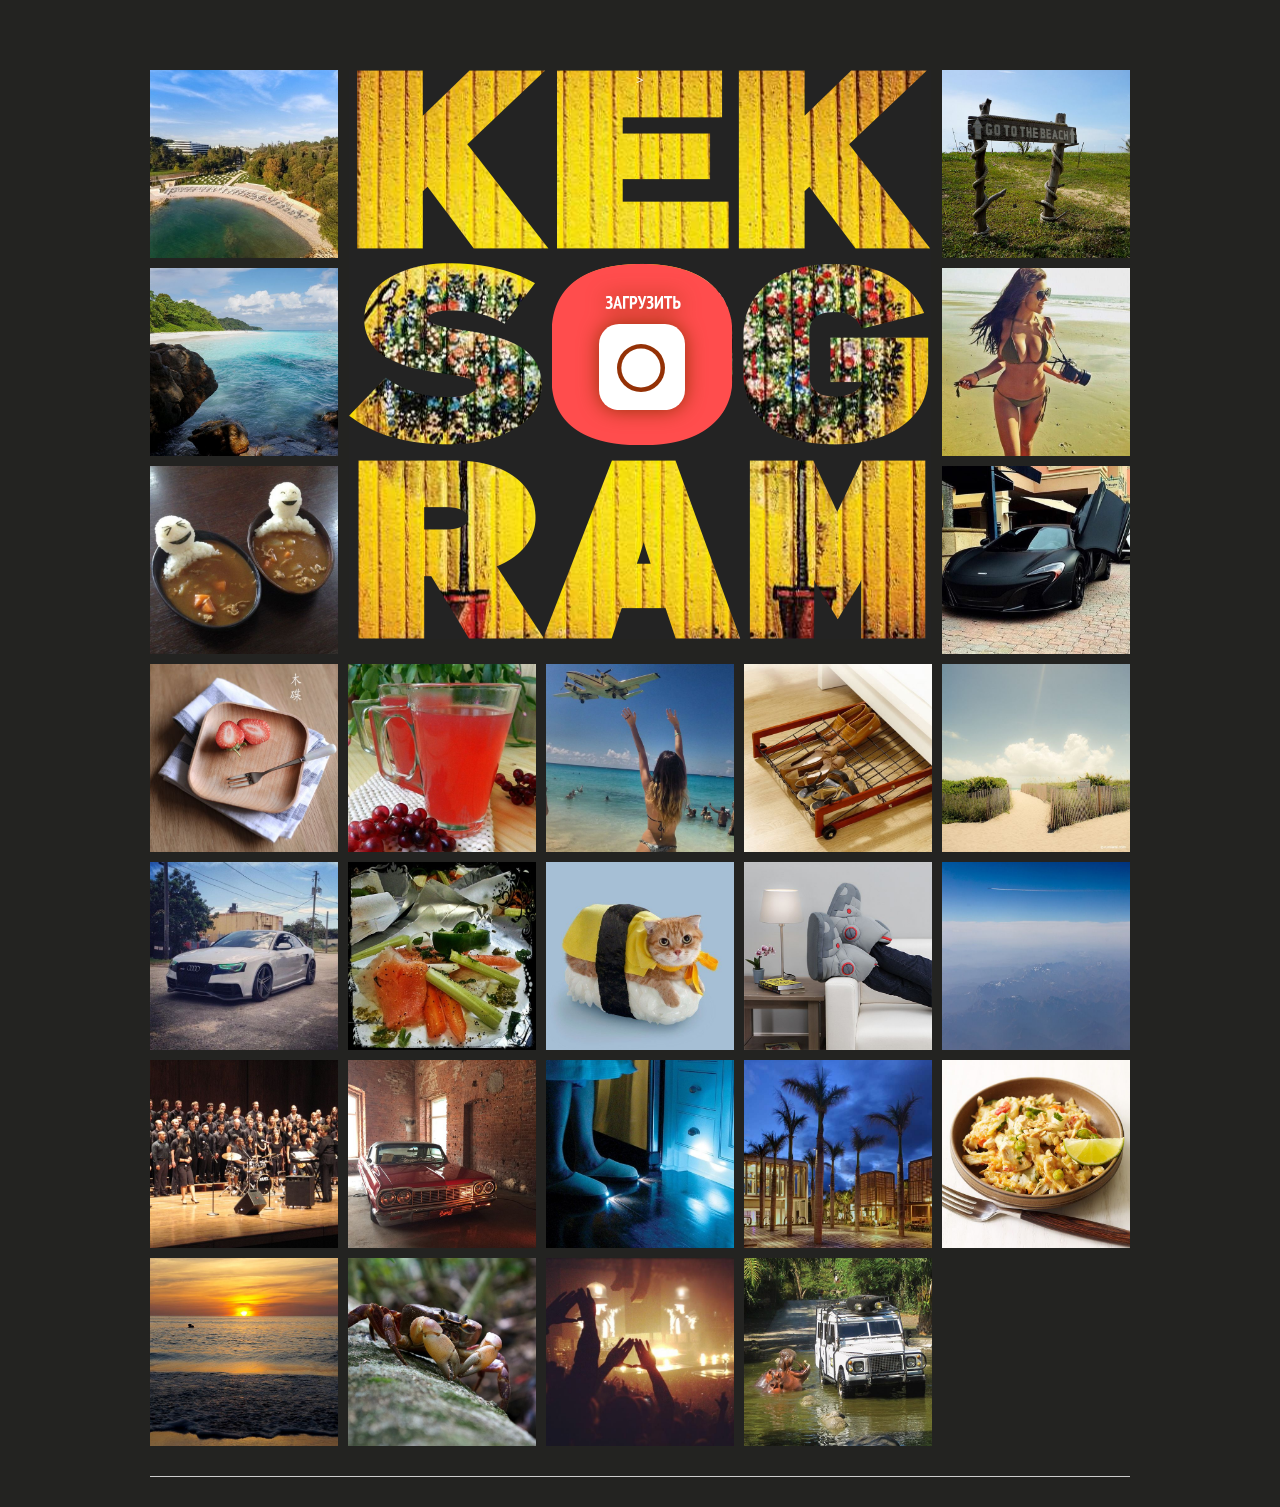
==== commit 3410114b: "module1-task4" ====
--- a/index.html
+++ b/index.html
@@ -7,11 +7,12 @@
   <link rel="stylesheet" href="css/normalize.css">
   <link rel="stylesheet" href="css/style.css">
   <link rel="shortcut icon" href="favicon.ico" type="image/x-icon">
+  <script type="module" src="js/main.js"></script>
   <title>Ram</title>
 </head>
 
 <body class="body">
-  <main class="mainm">
+  <main class="main">
 
     <!-- Фільтрування зображень від інших користувачів-->
     <section class="img-filters  img-filters--inactive  container">
@@ -35,7 +36,7 @@
 
             <!-- Початковий стан поля для завантаження зображення-->
             <fieldset class="img-upload__start">
-              <input type="file" id="upload-file" accept="image/*" class="img-upload__input  visually-hidden" name="filename" required>
+              <input type="file" id="upload-file" accept="image/*" class="img-upload__input  visually-hidden" name="filename" <!--required-->>
               <label for="upload-file" class="img-upload__label  img-upload__control">Завантажити</label>
             </fieldset>
 
@@ -116,7 +117,7 @@
 
                 <!-- Додавання хеш-тегів та коментаря до зображення -->
                 <fieldset class="img-upload__text text">
-                  <input class="text__hashtags" name="hashtags" placeholder="#ХэшТег" required>
+                  <input class="text__hashtags" name="hashtags" placeholder="#ХэшТег"img-upload__text>
                   <textarea class="text__description" name="description" placeholder="Ваш комментарий..."  maxlength="140" ></textarea>
                 </fieldset>
 
@@ -151,7 +152,7 @@
           </div>
 
           <!-- Коментарі до зображення-->
-          <div class="social__comment-count">5 из <span class="comments-count">125</span> комментарів</div>
+          <div class="social__comment-count"><span class="comments-count-show">5</span> из <span class="comments-count">125</span> комментарів</div>
           <ul class="social__comments">
             <li class="social__comment">
               <img class="social__picture" src="img/avatar-4.svg" alt="Аватар на коментарі фотографії" width="35" height="35">
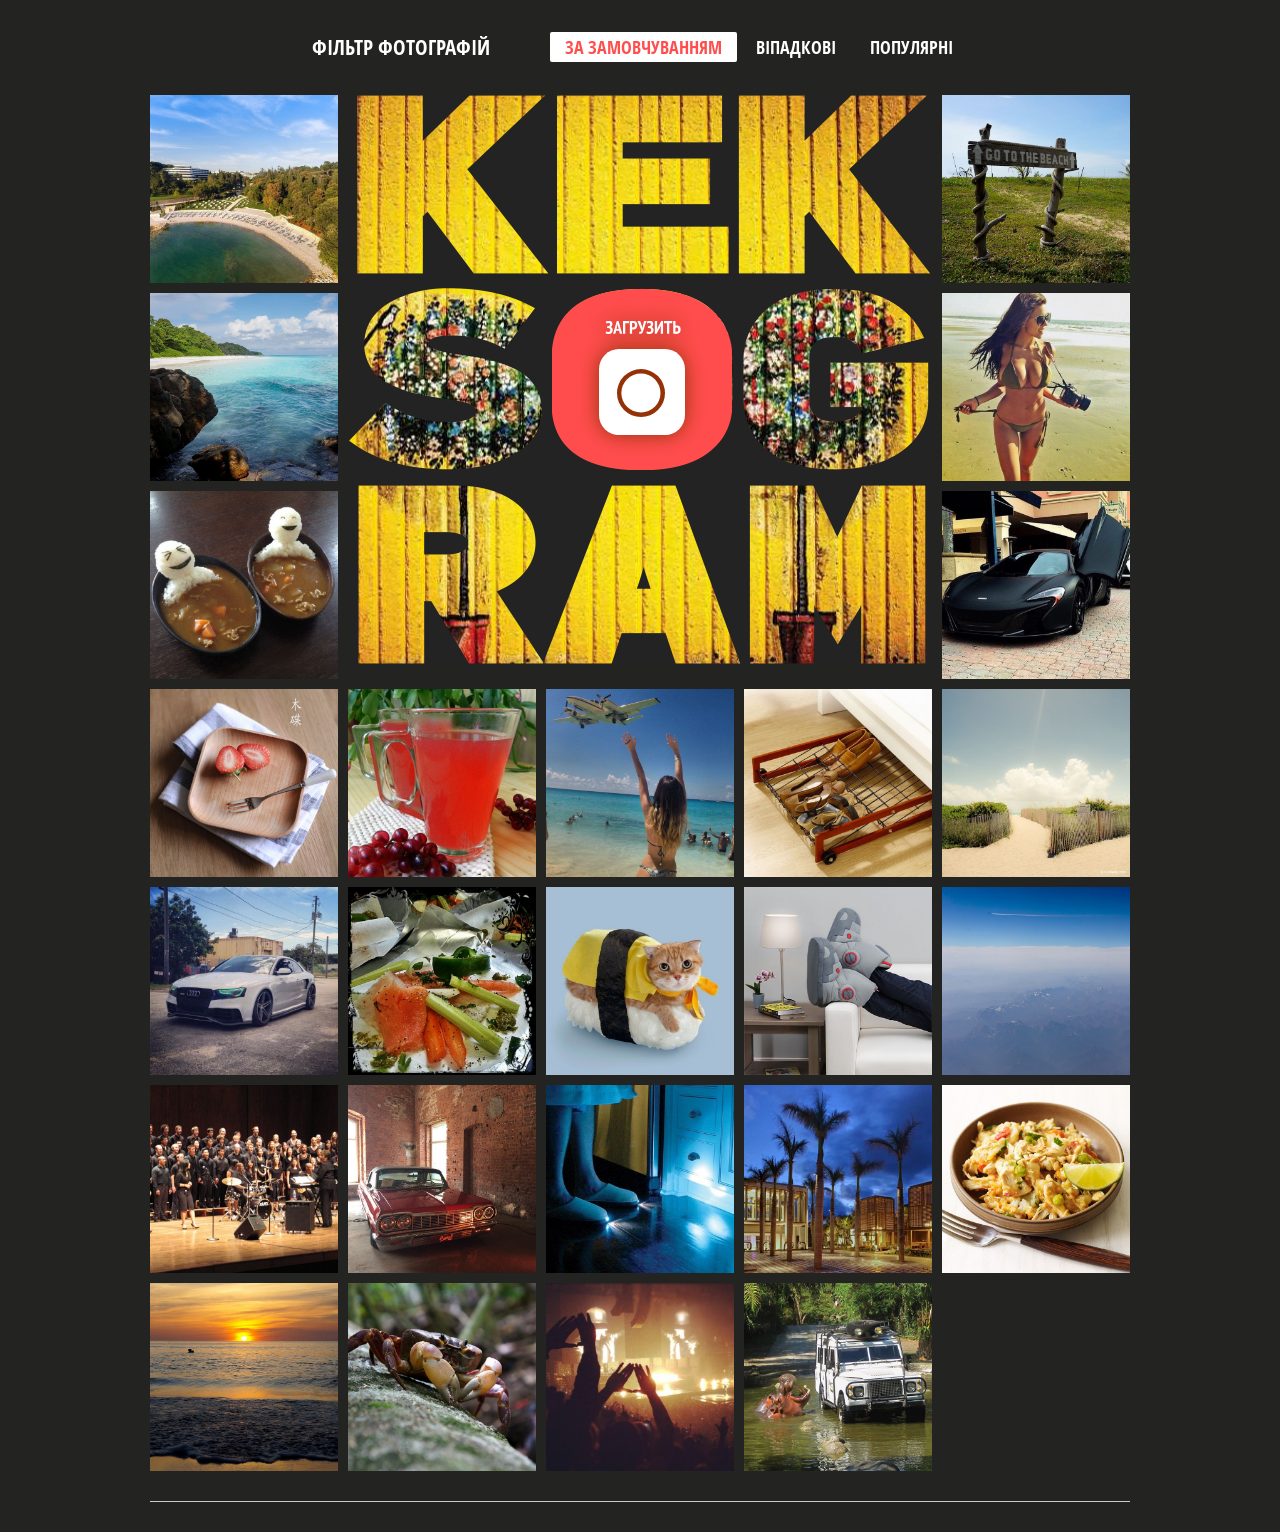
==== commit dc542dc2: "task6" ====
--- a/index.html
+++ b/index.html
@@ -7,7 +7,6 @@
   <link rel="stylesheet" href="css/normalize.css">
   <link rel="stylesheet" href="css/style.css">
   <link rel="shortcut icon" href="favicon.ico" type="image/x-icon">
-  <script type="module" src="js/main.js"></script>
   <title>Ram</title>
 </head>
 
@@ -36,7 +35,7 @@
 
             <!-- Початковий стан поля для завантаження зображення-->
             <fieldset class="img-upload__start">
-              <input type="file" id="upload-file" accept="image/*" class="img-upload__input  visually-hidden" name="filename" <!--required-->>
+              <input type="file" id="upload-file" accept="image/*" class="img-upload__input  visually-hidden" name="filename" required>
               <label for="upload-file" class="img-upload__label  img-upload__control">Завантажити</label>
             </fieldset>
 
@@ -117,7 +116,7 @@
 
                 <!-- Додавання хеш-тегів та коментаря до зображення -->
                 <fieldset class="img-upload__text text">
-                  <input class="text__hashtags" name="hashtags" placeholder="#ХэшТег"img-upload__text>
+                  <input class="text__hashtags" name="hashtags" placeholder="#ХэшТег">
                   <textarea class="text__description" name="description" placeholder="Ваш комментарий..."  maxlength="140" ></textarea>
                 </fieldset>
 
@@ -223,5 +222,8 @@
   </template>
 
   <!-- Підключення js-->
+
+  <script src="nouislider/nouislider.js"></script>
+  <script type="module" src="js/main.js"></script>
 </body>
 </html>
--- a/css/style.css
+++ b/css/style.css
@@ -187,6 +187,10 @@
   border-radius: 2px;
 }
 
+.img-filters__form {
+  margin-left: 60px;
+  align-content: center;
+}
 
 /* Блок, в котором размещаются фотографии других пользователей
    ========================================================================== */
